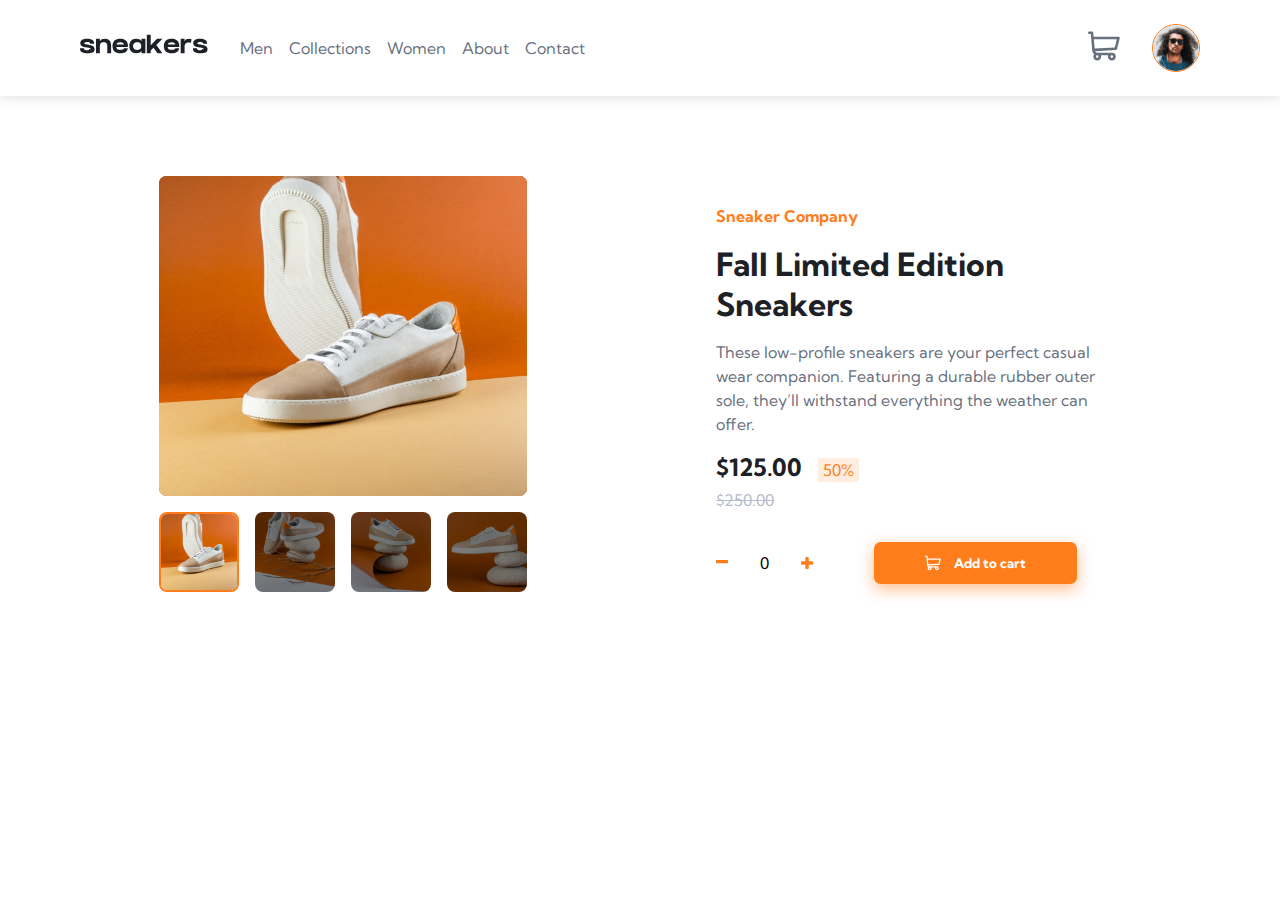
==== index.html @ d9e54b81 "0.2v" ====
<!DOCTYPE html>
<html lang="en" dir="ltr">
  <head>
    <meta charset="UTF-8">
    <meta name="viewport" content="width=device-width, initial-scale=1.0">
    <link rel="icon" type="image/png" sizes="32x32" href="./images/favicon-32x32.png">
    <link href="https://fonts.googleapis.com/css2?family=Kumbh+Sans:wght@400;700&display=swap" rel="stylesheet">
    <link rel="stylesheet" href="./sass/style.css">
    <title>Frontend Mentor | E-commerce product page</title>
  </head>
  <body>
    <span class="overlay"></span>

    <header>
      <svg class="icon menu">
        <use href="./assets/images/icons/sprite.svg#menu"/>
      </svg>
      <h1>
        <svg class="icon">
          <use href="./assets/images/icons/sprite.svg#logo"/>
        </svg>
      </h1>
      
      <nav>
        <ul>
          <li>Men</li>
          <li>Collections</li>
          <li>Women</li>
          <li>About</li>
          <li>Contact</li>
        </ul>
      </nav>

      <div class="cart">
        <svg class="icon">
          <use href="./assets/images/icons/sprite.svg#cart"/>
        </svg>
        <span class="items-count"></span>
      </div>

      <img src="./assets/images/image-avatar.png" alt="">
    </header>

    <div class="cartBox">
      <div class="head">Cart</div>
      <div class="body">
        <p class="txt">Your Cart is empty</p>
      </div>
    </div>

    <aside>
      <div>
        <svg class="icon close" style="cursor:pointer; fill:#ccc; width:1em; height:1em;">
          <use href="./assets/images/icons/sprite.svg#close"/>
        </svg>
      </div>
      <ul>
        <li>Men</li>
        <li>Collections</li>
        <li>Women</li>
        <li>About</li>
        <li>Contact</li>
      </ul>
    </aside>

    <section>

      <div class="gallery">
        <div class="big-img">
          <svg class="icon close">
            <use href="./assets/images/icons/sprite.svg#close"/>
          </svg>

          <div>
            <img src="./assets/images/image-product-1.jpg" alt="" data-sort="0">
            <img src="./assets/images/image-product-2.jpg" alt="" data-sort="1">
            <img src="./assets/images/image-product-3.jpg" alt="" data-sort="2">
            <img src="./assets/images/image-product-4.jpg" alt="" data-sort="3">
          </div>

          <svg class="icon previous">
            <use href="./assets/images/icons/sprite.svg#previous"/>
          </svg>

          <svg class="icon next">
            <use href="./assets/images/icons/sprite.svg#next"/>
          </svg>
        </div>

        <ul>
          <li><img src="./assets/images/image-product-1.jpg" alt="" data-sort="0" class="active"></li>
          <li><img src="./assets/images/image-product-2.jpg" alt="" data-sort="1"></li>
          <li><img src="./assets/images/image-product-3.jpg" alt="" data-sort="2"></li>
          <li><img src="./assets/images/image-product-4.jpg" alt="" data-sort="3"></li>
        </ul>        
      </div>

      <div class="content">
        <p>Sneaker Company</p>
        <h2>Fall Limited Edition Sneakers</h2>
        <p>
          These low-profile sneakers are your perfect casual wear companion. Featuring a 
          durable rubber outer sole, they’ll withstand everything the weather can offer.
        </p>

        <div class="price">
          <div>
            <span class="value">$125.00</span>
            <span class="discount">50%</span>
          </div>
          <div class="lastvalue">$250.00</div>
        </div>

        <div class="foot">
          <div class="units">
            <svg class="minus" width="12" height="6" xmlns="http://www.w3.org/2000/svg" xmlns:xlink="http://www.w3.org/1999/xlink"><defs><path d="M11.357 3.332A.641.641 0 0 0 12 2.69V.643A.641.641 0 0 0 11.357 0H.643A.641.641 0 0 0 0 .643v2.046c0 .357.287.643.643.643h10.714Z" id="a"/></defs><use fill-rule="nonzero" xlink:href="#a"/></svg>
            <span class="counter">0</span>
            <svg class="plus" width="12" height="12" xmlns="http://www.w3.org/2000/svg" xmlns:xlink="http://www.w3.org/1999/xlink"><defs><path d="M12 7.023V4.977a.641.641 0 0 0-.643-.643h-3.69V.643A.641.641 0 0 0 7.022 0H4.977a.641.641 0 0 0-.643.643v3.69H.643A.641.641 0 0 0 0 4.978v2.046c0 .356.287.643.643.643h3.69v3.691c0 .356.288.643.644.643h2.046a.641.641 0 0 0 .643-.643v-3.69h3.691A.641.641 0 0 0 12 7.022Z" id="b"/></defs><use fill-rule="nonzero" xlink:href="#b"/></svg>
          </div>
          
          <button class="btn">
            <svg class="icon">
              <use href="./assets/images/icons/sprite.svg#cart"/>
            </svg>
            Add to cart
          </button>
        </div>
      </div>
    </section>

  <script src="../js/main.js"></script>
  </body>
</html>
---- sass/style.css ----
* {
  font-family: "Kumbh Sans", sans-serif;
  padding: 0%;
  margin: 0%;
  box-sizing: border-box;
  list-style: none;
}

.gallery ul, section .foot .units, section, aside ul, .cartBox .body div, header nav ul, header, .btn {
  display: flex;
  justify-content: center;
  align-items: center;
}

.show, .cartBox .body .txt {
  position: absolute;
  top: 50%;
  left: 50%;
  transform: translate(-50%, -50%);
  -webkit-transform: translate(-50%, -50%);
  -moz-transform: translate(-50%, -50%);
  -ms-transform: translate(-50%, -50%);
  -o-transform: translate(-50%, -50%);
}

.gallery .icon.next, .gallery .icon.previous {
  background-color: #fff;
  padding: 0.5em;
  border-radius: 50%;
  -webkit-border-radius: 50%;
  -moz-border-radius: 50%;
  -ms-border-radius: 50%;
  -o-border-radius: 50%;
  box-sizing: content-box;
  top: 50%;
}

.icon {
  width: 2em;
  height: 2em;
  z-index: 2;
}

.overlay {
  width: 100%;
  height: 100%;
  background-color: rgba(0, 0, 0, 0.75);
  position: absolute;
  top: 0%;
  left: 0%;
  z-index: 5;
  display: none;
}

body {
  overflow-x: hidden;
}

.btn {
  color: #fff;
  background-color: #ff7d1a;
  width: 50%;
  outline: none;
  border: none;
  align-content: center;
  cursor: pointer;
  font-weight: bold;
  padding: 1em;
  margin: auto;
  border-radius: 0.5em;
  -webkit-border-radius: 0.5em;
  -moz-border-radius: 0.5em;
  -ms-border-radius: 0.5em;
  -o-border-radius: 0.5em;
}

header {
  gap: 2em;
  box-shadow: 0px 2px 10px rgba(104, 112, 125, 0.2);
  padding: 0 5em;
}

header h1 svg {
  width: 4em !important;
  height: 1em !important;
}

header nav {
  flex: 1;
  height: 96px;
}

header nav ul {
  height: 100%;
  justify-content: flex-start;
  gap: 1em;
}

header nav ul li {
  height: 100%;
  line-height: 96px;
  color: #68707d;
  position: relative;
  cursor: pointer;
}

header nav ul li:hover {
  cursor: pointer;
}

header nav ul li:hover::before {
  content: "";
  width: 100%;
  border: 2px solid #ff7d1a;
  position: absolute;
  bottom: 0%;
  left: 0%;
}

header .cart {
  position: relative;
  cursor: pointer;
  fill: #68707d;
}

header .cart .items-count {
  position: absolute;
  left: calc(50% - 2px);
  top: -7px;
  color: #fff;
  background-color: #ff7d1a;
  font-size: 11px;
  font-weight: bold;
  padding: 0px 7px;
  border-radius: 10px;
  -webkit-border-radius: 10px;
  -moz-border-radius: 10px;
  -ms-border-radius: 10px;
  -o-border-radius: 10px;
}

header img {
  width: 3sem;
  height: 3em;
  border: 1px solid #ff7d1a;
  border-radius: 50%;
  -webkit-border-radius: 50%;
  -moz-border-radius: 50%;
  -ms-border-radius: 50%;
  -o-border-radius: 50%;
  cursor: pointer;
}

.cartBox {
  background-color: #fff;
  width: 20em;
  box-shadow: 0px 7px 15px 2px rgba(0, 0, 0, 0.15);
  position: absolute;
  top: 96px;
  right: 5%;
  z-index: 3;
  display: none;
}

.cartBox .head {
  padding: 0.5em;
  border-bottom: 1px solid rgba(0, 0, 0, 0.1);
}

.cartBox .body {
  min-height: 8em;
  padding: 2em 1em;
  position: relative;
}

.cartBox .body div {
  gap: 1em;
}

.cartBox .body img {
  width: 3em;
  height: 3em;
  border-radius: 0.3em;
  -webkit-border-radius: 0.3em;
  -moz-border-radius: 0.3em;
  -ms-border-radius: 0.3em;
  -o-border-radius: 0.3em;
}

.cartBox .body img:last-of-type {
  width: 2em;
  height: 2em;
}

.cartBox button {
  width: 100%;
  margin-top: 1em;
}

.menu {
  display: none;
  cursor: pointer;
}

aside {
  background-color: #fff;
  width: 60%;
  padding: 1em;
  display: none;
  position: absolute;
  top: 0%;
  left: 0%;
  z-index: 22;
}

aside > div {
  margin-bottom: 2em;
}

aside > div img:hover {
  cursor: pointer;
}

aside ul {
  flex-direction: column;
  gap: 1em;
  align-items: flex-start;
}

section {
  padding: 5em;
  justify-content: space-around;
  gap: 2em;
}

section h2 {
  color: #1d2025;
  width: 20ch;
  font-size: clamp(1em, 3vw, 2em);
}

section .content p:first-of-type {
  color: #ff7d1a;
  font-weight: bold;
}

section p {
  max-inline-size: 45ch;
  color: #68707d;
  line-height: 1.5;
  margin: 1em 0;
}

section .price .value {
  color: #1d2025;
  font-size: 1.5em;
  font-weight: bold;
  margin-right: 0.5em;
}

section .price .discount {
  color: #ff7d1a;
  padding: 2px 5px;
  background-color: #ffede0;
  border-radius: 2px;
  -webkit-border-radius: 2px;
  -moz-border-radius: 2px;
  -ms-border-radius: 2px;
  -o-border-radius: 2px;
}

section .price .lastvalue {
  text-decoration: line-through;
  color: #b6bcc8;
  margin-top: 0.5em;
}

section .foot {
  margin-top: 2em;
  display: flex;
  justify-content: space-between;
  gap: 1em;
}

section .foot svg {
  cursor: pointer;
}

section .foot .units {
  gap: 2em;
  fill: #ff7d1a;
}

section .foot .units svg:hover {
  opacity: 0.6;
}

section .foot .btn {
  box-shadow: 0px 5px 15px rgba(255, 125, 26, 0.5);
}

section .foot .btn .icon {
  width: 1.2em;
  height: 1.2em;
  margin-right: 1em;
  fill: #fff;
}

section .foot .btn:hover {
  opacity: 0.75;
}

.gallery img {
  border-radius: 0.5em;
  -webkit-border-radius: 0.5em;
  -moz-border-radius: 0.5em;
  -ms-border-radius: 0.5em;
  -o-border-radius: 0.5em;
}

.gallery .big-img {
  position: relative;
  width: 23em;
  height: 20em;
}

.gallery .big-img img {
  width: 100%;
  height: 100%;
  position: absolute;
  top: 0%;
  left: 0%;
}

.gallery .big-img img[data-sort="0"] {
  z-index: 1;
}

.gallery .big-img .close {
  fill: #fff;
}

.gallery .big-img .close:hover {
  fill: #ff7d1a;
}

.gallery .big-img .next, .gallery .big-img .previous {
  stroke: #68707d;
}

.gallery .big-img .next:hover, .gallery .big-img .previous:hover {
  stroke: #ff7d1a;
}

.gallery ul {
  margin-top: 1em;
  gap: 1em;
}

.gallery ul img {
  width: 5em;
  height: 5em;
  filter: brightness(0.5);
  -webkit-filter: brightness(0.5);
  cursor: pointer;
}

.gallery ul img:hover {
  filter: brightness(0.8);
  -webkit-filter: brightness(0.8);
}

.gallery ul img.active {
  filter: brightness(1);
  -webkit-filter: brightness(1);
  border: 2px solid #ff7d1a;
}

.gallery .icon {
  position: absolute;
  width: 1em;
  height: 1em;
  display: none;
  cursor: pointer;
}

.gallery .icon.close {
  right: 0%;
  transform: translateY(-200%);
  -webkit-transform: translateY(-200%);
  -moz-transform: translateY(-200%);
  -ms-transform: translateY(-200%);
  -o-transform: translateY(-200%);
}

.gallery .icon.previous {
  left: 0%;
  transform: translateX(-50%);
  -webkit-transform: translateX(-50%);
  -moz-transform: translateX(-50%);
  -ms-transform: translateX(-50%);
  -o-transform: translateX(-50%);
}

.gallery .icon.next {
  right: 0%;
  transform: translateX(50%);
  -webkit-transform: translateX(50%);
  -moz-transform: translateX(50%);
  -ms-transform: translateX(50%);
  -o-transform: translateX(50%);
}

.show {
  z-index: 999;
}

@media (max-width: 767px) {
  header {
    padding: 0 1em;
    gap: 1em;
  }
  header ul {
    display: none !important;
  }
  header ul li {
    cursor: pointer;
  }
  .menu {
    display: inline-block !important;
  }
  section {
    flex-direction: column;
    text-align: center;
    padding: 0em 2em;
  }
  section .gallery .previous, section .gallery .next {
    transform: none !important;
    display: inline-block;
    -webkit-transform: none !important;
    -moz-transform: none !important;
    -ms-transform: none !important;
    -o-transform: none !important;
  }
  section .gallery .previous {
    left: 10% !important;
  }
  section .gallery .next {
    right: 10% !important;
  }
  section .gallery ul {
    display: none;
  }
  section h2 {
    margin: auto;
  }
  section .price {
    overflow: hidden;
  }
  section .price div:first-child {
    float: left;
  }
  section .lastvalue {
    float: right;
  }
  section .foot {
    flex-direction: column;
  }
  section .foot .units {
    justify-content: space-between;
  }
  section .foot .btn {
    width: 100%;
  }
}

/*# sourceMappingURL=style.css.map */
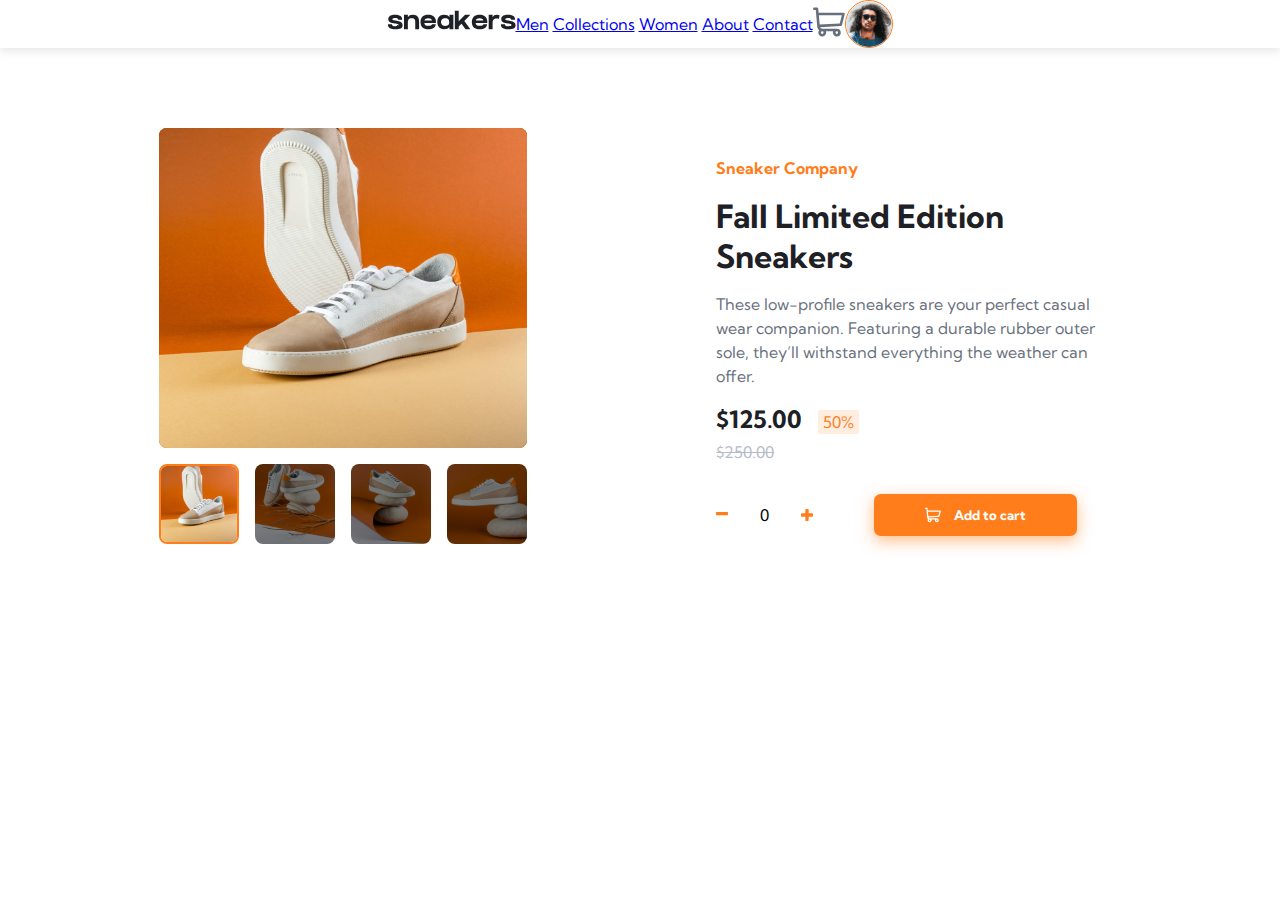
==== commit f354e548: "fix some" ====
--- a/index.html
+++ b/index.html
@@ -5,16 +5,19 @@
     <meta name="viewport" content="width=device-width, initial-scale=1.0">
     <link rel="icon" type="image/png" sizes="32x32" href="./images/favicon-32x32.png">
     <link href="https://fonts.googleapis.com/css2?family=Kumbh+Sans:wght@400;700&display=swap" rel="stylesheet">
-    <link rel="stylesheet" href="./sass/style.css">
+    <link rel="stylesheet" href="style.css">
     <title>Frontend Mentor | E-commerce product page</title>
+    <!-- <script src="../js/main.js" defer></script> -->
   </head>
   <body>
-    <span class="overlay"></span>
 
     <header>
-      <svg class="icon menu">
-        <use href="./assets/images/icons/sprite.svg#menu"/>
-      </svg>
+      <a href="#sidenav" id="sidenav-open-button" title="Open Menu" aria-label="Open Menu">
+        <svg class="icon menu">
+          <use href="./assets/images/icons/sprite.svg#menu"/>
+        </svg>
+      </a>
+      
       <h1>
         <svg class="icon">
           <use href="./assets/images/icons/sprite.svg#logo"/>
@@ -22,13 +25,11 @@
       </h1>
       
       <nav>
-        <ul>
-          <li>Men</li>
-          <li>Collections</li>
-          <li>Women</li>
-          <li>About</li>
-          <li>Contact</li>
-        </ul>
+        <a href="#">Men</a>
+        <a href="#">Collections</a>
+        <a href="#">Women</a>
+        <a href="#">About</a>
+        <a href="#">Contact</a>
       </nav>
 
       <div class="cart">
@@ -48,9 +49,9 @@
       </div>
     </div>
 
-    <aside>
+    <aside id="sidenav">
       <div>
-        <svg class="icon close" style="cursor:pointer; fill:#ccc; width:1em; height:1em;">
+        <svg class="icon close" id="sidenav-close" title="Close Menu" aria-label="Close Menu">
           <use href="./assets/images/icons/sprite.svg#close"/>
         </svg>
       </div>
@@ -127,7 +128,5 @@
         </div>
       </div>
     </section>
-
-  <script src="../js/main.js"></script>
   </body>
 </html>--- a/style.css
+++ b/style.css
@@ -0,0 +1,446 @@
+* {
+  font-family: "Kumbh Sans", sans-serif;
+  padding: 0%;
+  margin: 0%;
+  box-sizing: border-box;
+  list-style: none;
+}
+
+.gallery ul, 
+section .foot .units,
+section, 
+aside ul, 
+.cartBox .body div, 
+.btn {
+  display: flex;
+  justify-content: center;
+  align-items: center;
+}
+
+.show, .cartBox .body .txt {
+  position: absolute;
+  top: 50%;
+  left: 50%;
+  transform: translate(-50%, -50%);
+  -webkit-transform: translate(-50%, -50%);
+  -moz-transform: translate(-50%, -50%);
+  -ms-transform: translate(-50%, -50%);
+  -o-transform: translate(-50%, -50%);
+}
+
+.gallery .icon.next, .gallery .icon.previous {
+  background-color: #fff;
+  padding: 0.5em;
+  border-radius: 50%;
+  box-sizing: content-box;
+  top: 50%;
+}
+
+.icon {
+  width: 2em;
+  height: 2em;
+}
+
+
+.btn {
+  color: #fff;
+  background-color: #ff7d1a;
+  width: 50%;
+  outline: none;
+  border: none;
+  align-content: center;
+  cursor: pointer;
+  font-weight: bold;
+  padding: 1em;
+  margin: auto;
+  border-radius: 0.5em;
+  -webkit-border-radius: 0.5em;
+  -moz-border-radius: 0.5em;
+  -ms-border-radius: 0.5em;
+  -o-border-radius: 0.5em;
+}
+
+header {
+  display: flex;
+  justify-content: center;
+  align-items: center;
+  box-shadow: 0px 2px 10px rgba(104, 112, 125, 0.2);
+  padding: 0 5em;
+}
+header #sidenav-open-button {
+  display: none;
+}
+
+header h1 svg {
+  width: 4em !important;
+  height: 1em !important;
+}
+
+
+header nav ul li:hover::before {
+  content: "";
+  width: 100%;
+  border: 2px solid #ff7d1a;
+  position: absolute;
+  bottom: 0%;
+  left: 0%;
+}
+
+header .cart {
+  position: relative;
+  cursor: pointer;
+  fill: #68707d;
+}
+
+header .cart .items-count {
+  position: absolute;
+  left: calc(50% - 2px);
+  top: -7px;
+  color: #fff;
+  background-color: #ff7d1a;
+  font-size: 11px;
+  font-weight: bold;
+  padding: 0px 7px;
+  border-radius: 10px;
+  -webkit-border-radius: 10px;
+  -moz-border-radius: 10px;
+  -ms-border-radius: 10px;
+  -o-border-radius: 10px;
+}
+
+header img {
+  width: 3sem;
+  height: 3em;
+  border: 1px solid #ff7d1a;
+  border-radius: 50%;
+  -webkit-border-radius: 50%;
+  -moz-border-radius: 50%;
+  -ms-border-radius: 50%;
+  -o-border-radius: 50%;
+  cursor: pointer;
+}
+
+.cartBox {
+  background-color: #fff;
+  width: 20em;
+  box-shadow: 0px 7px 15px 2px rgba(0, 0, 0, 0.15);
+  position: absolute;
+  top: 96px;
+  right: 5%;
+  z-index: 3;
+  display: none;
+}
+
+.cartBox .head {
+  padding: 0.5em;
+  border-bottom: 1px solid rgba(0, 0, 0, 0.1);
+}
+
+.cartBox .body {
+  min-height: 8em;
+  padding: 2em 1em;
+  position: relative;
+}
+
+.cartBox .body div {
+  gap: 1em;
+}
+
+.cartBox .body img {
+  width: 3em;
+  height: 3em;
+  border-radius: 0.3em;
+  -webkit-border-radius: 0.3em;
+  -moz-border-radius: 0.3em;
+  -ms-border-radius: 0.3em;
+  -o-border-radius: 0.3em;
+}
+
+.cartBox .body img:last-of-type {
+  width: 2em;
+  height: 2em;
+}
+
+.cartBox button {
+  width: 100%;
+  margin-top: 1em;
+}
+
+.menu {
+  display: none;
+  cursor: pointer;
+}
+
+aside {
+  background-color: #fff;
+  width: 60%;
+  padding: 1em;
+  display: none;
+  position: absolute;
+  top: 0%;
+  left: 0%;
+  z-index: 22;
+}
+
+aside > div {
+  margin-bottom: 2em;
+}
+
+aside > div img:hover {
+  cursor: pointer;
+}
+
+aside ul {
+  flex-direction: column;
+  gap: 1em;
+  align-items: flex-start;
+}
+
+section {
+  padding: 5em;
+  justify-content: space-around;
+  gap: 2em;
+}
+
+section h2 {
+  color: #1d2025;
+  width: 20ch;
+  font-size: clamp(1em, 3vw, 2em);
+}
+
+section .content p:first-of-type {
+  color: #ff7d1a;
+  font-weight: bold;
+}
+
+section p {
+  max-inline-size: 45ch;
+  color: #68707d;
+  line-height: 1.5;
+  margin: 1em 0;
+}
+
+section .price .value {
+  color: #1d2025;
+  font-size: 1.5em;
+  font-weight: bold;
+  margin-right: 0.5em;
+}
+
+section .price .discount {
+  color: #ff7d1a;
+  padding: 2px 5px;
+  background-color: #ffede0;
+  border-radius: 2px;
+  -webkit-border-radius: 2px;
+  -moz-border-radius: 2px;
+  -ms-border-radius: 2px;
+  -o-border-radius: 2px;
+}
+
+section .price .lastvalue {
+  text-decoration: line-through;
+  color: #b6bcc8;
+  margin-top: 0.5em;
+}
+
+section .foot {
+  margin-top: 2em;
+  display: flex;
+  justify-content: space-between;
+  gap: 1em;
+}
+
+section .foot svg {
+  cursor: pointer;
+}
+
+section .foot .units {
+  gap: 2em;
+  fill: #ff7d1a;
+}
+
+section .foot .units svg:hover {
+  opacity: 0.6;
+}
+
+section .foot .btn {
+  box-shadow: 0px 5px 15px rgba(255, 125, 26, 0.5);
+}
+
+section .foot .btn .icon {
+  width: 1.2em;
+  height: 1.2em;
+  margin-right: 1em;
+  fill: #fff;
+}
+
+section .foot .btn:hover {
+  opacity: 0.75;
+}
+
+.gallery img {
+  border-radius: 0.5em;
+  -webkit-border-radius: 0.5em;
+  -moz-border-radius: 0.5em;
+  -ms-border-radius: 0.5em;
+  -o-border-radius: 0.5em;
+}
+
+.gallery .big-img {
+  position: relative;
+  width: 23em;
+  height: 20em;
+}
+
+.gallery .big-img img {
+  width: 100%;
+  height: 100%;
+  position: absolute;
+  top: 0%;
+  left: 0%;
+}
+
+.gallery .big-img img[data-sort="0"] {
+  z-index: 1;
+}
+
+.gallery .big-img .close {
+  fill: #fff;
+}
+
+.gallery .big-img .close:hover {
+  fill: #ff7d1a;
+}
+
+.gallery .big-img .next, .gallery .big-img .previous {
+  stroke: #68707d;
+}
+
+.gallery .big-img .next:hover, .gallery .big-img .previous:hover {
+  stroke: #ff7d1a;
+}
+
+.gallery ul {
+  margin-top: 1em;
+  gap: 1em;
+}
+
+.gallery ul img {
+  width: 5em;
+  height: 5em;
+  filter: brightness(0.5);
+  -webkit-filter: brightness(0.5);
+  cursor: pointer;
+}
+
+.gallery ul img:hover {
+  filter: brightness(0.8);
+  -webkit-filter: brightness(0.8);
+}
+
+.gallery ul img.active {
+  filter: brightness(1);
+  -webkit-filter: brightness(1);
+  border: 2px solid #ff7d1a;
+}
+
+.gallery .icon {
+  position: absolute;
+  width: 1em;
+  height: 1em;
+  display: none;
+  cursor: pointer;
+}
+
+.gallery .icon.close {
+  right: 0%;
+  transform: translateY(-200%);
+  -webkit-transform: translateY(-200%);
+  -moz-transform: translateY(-200%);
+  -ms-transform: translateY(-200%);
+  -o-transform: translateY(-200%);
+}
+
+.gallery .icon.previous {
+  left: 0%;
+  transform: translateX(-50%);
+  -webkit-transform: translateX(-50%);
+  -moz-transform: translateX(-50%);
+  -ms-transform: translateX(-50%);
+  -o-transform: translateX(-50%);
+}
+
+.gallery .icon.next {
+  right: 0%;
+  transform: translateX(50%);
+  -webkit-transform: translateX(50%);
+  -moz-transform: translateX(50%);
+  -ms-transform: translateX(50%);
+  -o-transform: translateX(50%);
+}
+
+.show {
+  z-index: 999;
+}
+
+@media (max-width: 767px) {
+  header {
+    padding: 0 1em;
+    gap: 1em;
+  }
+  header ul {
+    display: none !important;
+  }
+  header ul li {
+    cursor: pointer;
+  }
+  .menu {
+    display: inline-block !important;
+  }
+  section {
+    flex-direction: column;
+    text-align: center;
+    padding: 0em 2em;
+  }
+  section .gallery .previous, section .gallery .next {
+    transform: none !important;
+    display: inline-block;
+    -webkit-transform: none !important;
+    -moz-transform: none !important;
+    -ms-transform: none !important;
+    -o-transform: none !important;
+  }
+  section .gallery .previous {
+    left: 10% !important;
+  }
+  section .gallery .next {
+    right: 10% !important;
+  }
+  section .gallery ul {
+    display: none;
+  }
+  section h2 {
+    margin: auto;
+  }
+  section .price {
+    overflow: hidden;
+  }
+  section .price div:first-child {
+    float: left;
+  }
+  section .lastvalue {
+    float: right;
+  }
+  section .foot {
+    flex-direction: column;
+  }
+  section .foot .units {
+    justify-content: space-between;
+  }
+  section .foot .btn {
+    width: 100%;
+  }
+}
+
+/*# sourceMappingURL=style.css.map */
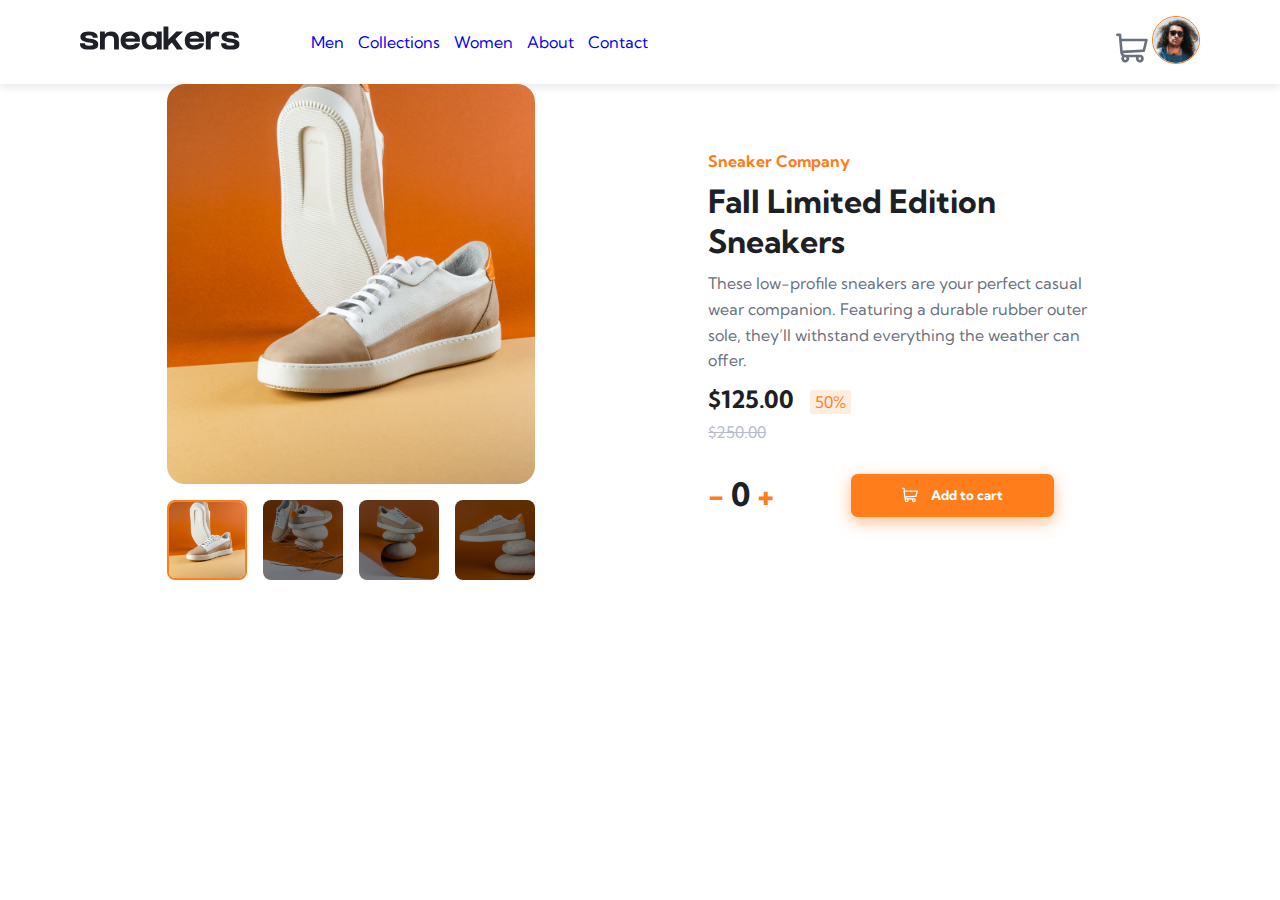
==== commit a7f853b2: "0.4v" ====
--- a/index.html
+++ b/index.html
@@ -18,13 +18,13 @@
         </svg>
       </a>
       
-      <h1>
-        <svg class="icon">
-          <use href="./assets/images/icons/sprite.svg#logo"/>
-        </svg>
-      </h1>
       
-      <nav>
+      <nav class="flex-r-c">
+        <h1>
+          <svg class="icon" id="logo" aria-label="Website's Logo" title="Website's Logo" style="width: 5em;height:2em;">
+            <use href="./assets/images/icons/sprite.svg#logo"/>
+          </svg>
+        </h1>
         <a href="#">Men</a>
         <a href="#">Collections</a>
         <a href="#">Women</a>
@@ -37,17 +37,10 @@
           <use href="./assets/images/icons/sprite.svg#cart"/>
         </svg>
         <span class="items-count"></span>
+        <img src="./assets/images/image-avatar.png" alt="">
       </div>
 
-      <img src="./assets/images/image-avatar.png" alt="">
     </header>
-
-    <div class="cartBox">
-      <div class="head">Cart</div>
-      <div class="body">
-        <p class="txt">Your Cart is empty</p>
-      </div>
-    </div>
 
     <aside id="sidenav">
       <div>
@@ -67,17 +60,12 @@
     <section>
 
       <div class="gallery">
-        <div class="big-img">
-          <svg class="icon close">
-            <use href="./assets/images/icons/sprite.svg#close"/>
-          </svg>
 
-          <div>
-            <img src="./assets/images/image-product-1.jpg" alt="" data-sort="0">
-            <img src="./assets/images/image-product-2.jpg" alt="" data-sort="1">
-            <img src="./assets/images/image-product-3.jpg" alt="" data-sort="2">
-            <img src="./assets/images/image-product-4.jpg" alt="" data-sort="3">
-          </div>
+        <div class="product-carousel">
+          <div class="product-item" style="--bg: url(./assets/images/image-product-1.jpg)" data-sort="0"></div>
+          <div class="product-item" style="--bg: url(./assets/images/image-product-2.jpg)" data-sort="1"></div>
+          <div class="product-item" style="--bg: url(./assets/images/image-product-3.jpg)" data-sort="2"></div>
+          <div class="product-item" style="--bg: url(./assets/images/image-product-4.jpg)" data-sort="3"></div>
 
           <svg class="icon previous">
             <use href="./assets/images/icons/sprite.svg#previous"/>
@@ -85,8 +73,12 @@
 
           <svg class="icon next">
             <use href="./assets/images/icons/sprite.svg#next"/>
-          </svg>
+          </svg> 
         </div>
+          <!-- <svg class="icon close">
+            <use href="./assets/images/icons/sprite.svg#close"/>
+          </svg> 
+          -->
 
         <ul>
           <li><img src="./assets/images/image-product-1.jpg" alt="" data-sort="0" class="active"></li>
@@ -97,7 +89,7 @@
       </div>
 
       <div class="content">
-        <p>Sneaker Company</p>
+        <b>Sneaker Company</b>
         <h2>Fall Limited Edition Sneakers</h2>
         <p>
           These low-profile sneakers are your perfect casual wear companion. Featuring a 
@@ -114,9 +106,9 @@
 
         <div class="foot">
           <div class="units">
-            <svg class="minus" width="12" height="6" xmlns="http://www.w3.org/2000/svg" xmlns:xlink="http://www.w3.org/1999/xlink"><defs><path d="M11.357 3.332A.641.641 0 0 0 12 2.69V.643A.641.641 0 0 0 11.357 0H.643A.641.641 0 0 0 0 .643v2.046c0 .357.287.643.643.643h10.714Z" id="a"/></defs><use fill-rule="nonzero" xlink:href="#a"/></svg>
+            <span class="minus">-</span>
             <span class="counter">0</span>
-            <svg class="plus" width="12" height="12" xmlns="http://www.w3.org/2000/svg" xmlns:xlink="http://www.w3.org/1999/xlink"><defs><path d="M12 7.023V4.977a.641.641 0 0 0-.643-.643h-3.69V.643A.641.641 0 0 0 7.022 0H4.977a.641.641 0 0 0-.643.643v3.69H.643A.641.641 0 0 0 0 4.978v2.046c0 .356.287.643.643.643h3.69v3.691c0 .356.288.643.644.643h2.046a.641.641 0 0 0 .643-.643v-3.69h3.691A.641.641 0 0 0 12 7.022Z" id="b"/></defs><use fill-rule="nonzero" xlink:href="#b"/></svg>
+            <span class="plus">+</span>
           </div>
           
           <button class="btn">
--- a/style.css
+++ b/style.css
@@ -1,4 +1,4 @@
-* {
+*, *::before, *::after {
   font-family: "Kumbh Sans", sans-serif;
   padding: 0%;
   margin: 0%;
@@ -6,10 +6,18 @@
   list-style: none;
 }
 
+:root {
+  --m-color: #ff7d1a;
+  --dark-txt: #1d2025;
+  --grey-txt: #68707d;
+
+  /* padding */
+  --m-pad: 0 5em;
+}
+
+header,
 .gallery ul, 
-section .foot .units,
-section, 
-aside ul, 
+section, aside ul, 
 .cartBox .body div, 
 .btn {
   display: flex;
@@ -22,10 +30,6 @@
   top: 50%;
   left: 50%;
   transform: translate(-50%, -50%);
-  -webkit-transform: translate(-50%, -50%);
-  -moz-transform: translate(-50%, -50%);
-  -ms-transform: translate(-50%, -50%);
-  -o-transform: translate(-50%, -50%);
 }
 
 .gallery .icon.next, .gallery .icon.previous {
@@ -41,55 +45,42 @@
   height: 2em;
 }
 
-
-.btn {
-  color: #fff;
-  background-color: #ff7d1a;
-  width: 50%;
-  outline: none;
-  border: none;
-  align-content: center;
-  cursor: pointer;
-  font-weight: bold;
-  padding: 1em;
-  margin: auto;
-  border-radius: 0.5em;
-  -webkit-border-radius: 0.5em;
-  -moz-border-radius: 0.5em;
-  -ms-border-radius: 0.5em;
-  -o-border-radius: 0.5em;
-}
-
-header {
+.flex-r-c {
   display: flex;
   justify-content: center;
   align-items: center;
+}
+
+
+
+/* header-start */
+header {
   box-shadow: 0px 2px 10px rgba(104, 112, 125, 0.2);
-  padding: 0 5em;
+  padding: var(--m-pad);
+  justify-content: space-between;
 }
 header #sidenav-open-button {
   display: none;
 }
 
-header h1 svg {
-  width: 4em !important;
-  height: 1em !important;
-}
-
-
-header nav ul li:hover::before {
-  content: "";
-  width: 100%;
-  border: 2px solid #ff7d1a;
-  position: absolute;
-  bottom: 0%;
-  left: 0%;
+h1 {
+  margin-right: 2em;
+}
+
+header nav a {
+  display: inline-block;
+  padding-block: 2em;
+  margin-inline: 7px;
+  text-decoration: none;
+}
+header nav a:hover {
+  border-bottom: 3px solid var(--m-color);
 }
 
 header .cart {
   position: relative;
   cursor: pointer;
-  fill: #68707d;
+  fill: var(--grey-txt);
 }
 
 header .cart .items-count {
@@ -102,75 +93,21 @@
   font-weight: bold;
   padding: 0px 7px;
   border-radius: 10px;
-  -webkit-border-radius: 10px;
-  -moz-border-radius: 10px;
-  -ms-border-radius: 10px;
-  -o-border-radius: 10px;
 }
 
 header img {
-  width: 3sem;
-  height: 3em;
-  border: 1px solid #ff7d1a;
-  border-radius: 50%;
-  -webkit-border-radius: 50%;
-  -moz-border-radius: 50%;
-  -ms-border-radius: 50%;
-  -o-border-radius: 50%;
-  cursor: pointer;
-}
-
-.cartBox {
-  background-color: #fff;
-  width: 20em;
-  box-shadow: 0px 7px 15px 2px rgba(0, 0, 0, 0.15);
-  position: absolute;
-  top: 96px;
-  right: 5%;
-  z-index: 3;
-  display: none;
-}
-
-.cartBox .head {
-  padding: 0.5em;
-  border-bottom: 1px solid rgba(0, 0, 0, 0.1);
-}
-
-.cartBox .body {
-  min-height: 8em;
-  padding: 2em 1em;
-  position: relative;
-}
-
-.cartBox .body div {
-  gap: 1em;
-}
-
-.cartBox .body img {
   width: 3em;
   height: 3em;
-  border-radius: 0.3em;
-  -webkit-border-radius: 0.3em;
-  -moz-border-radius: 0.3em;
-  -ms-border-radius: 0.3em;
-  -o-border-radius: 0.3em;
-}
-
-.cartBox .body img:last-of-type {
-  width: 2em;
-  height: 2em;
-}
-
-.cartBox button {
-  width: 100%;
-  margin-top: 1em;
-}
-
-.menu {
-  display: none;
-  cursor: pointer;
-}
-
+  border: 1px solid var(--m-color);
+  border-radius: 50%;
+  cursor: pointer;
+}
+
+/* header-end */
+
+
+
+/* aside-start */
 aside {
   background-color: #fff;
   width: 60%;
@@ -196,39 +133,134 @@
   align-items: flex-start;
 }
 
+/* aside-end */
+
+
+
 section {
-  padding: 5em;
+  padding: var(--m-pad);
   justify-content: space-around;
-  gap: 2em;
-}
-
+}
+
+/* gallery-part */
+
+.gallery img {
+  border-radius: 0.5em;
+}
+.gallery .icon {
+  width: 1em;
+  height: 1em;
+  display: none;
+  cursor: pointer;
+  position: absolute;
+}
+
+.product-carousel {
+  display: grid;
+  grid: 1fr / auto-flow 100%;
+  overflow-x:scroll;
+  gap: 1ch;
+  height: 400px;
+  position: relative;
+}
+.product-carousel .product-item {
+  border-radius: 2ch;
+  height: 100%;
+  background-image: var(--bg);
+  background-size: cover;
+}
+.product-carousel .icon  {
+  position: absolute;
+}
+
+
+
+/* .gallery .big-img .close {
+  fill: #fff;
+}
+
+.gallery .big-img .close:hover {
+  fill: var(--m-color);
+} */
+
+.product-carousel .next, 
+.product-carousel .previous {
+  stroke: var(--grey-txt);
+}
+
+/* .next:hover, .gallery .big-img .previous:hover {
+  stroke: var(--m-color);
+} */
+
+.gallery ul {
+  margin-top: 1em;
+  gap: 1em;
+}
+
+.gallery ul img {
+  width: 5em;
+  height: 5em;
+  filter: brightness(0.5);
+  -webkit-filter: brightness(0.5);
+  cursor: pointer;
+}
+
+.gallery ul img:hover {
+  filter: brightness(0.8);
+  -webkit-filter: brightness(0.8);
+}
+
+.gallery ul img.active {
+  filter: brightness(1);
+  -webkit-filter: brightness(1);
+  border: 2px solid var(--m-color);
+}
+
+.gallery .icon.close {
+  right: 0%;
+  transform: translateY(-200%);
+}
+
+.gallery .icon.previous {
+  left: 0%;
+  transform: translateX(-50%);
+}
+
+.gallery .icon.next {
+  right: 0%;
+  transform: translateX(50%);
+}
+/* gallery-end */
+
+
+/* section-text-style */
 section h2 {
-  color: #1d2025;
+  color: var(--dark-txt);
   width: 20ch;
   font-size: clamp(1em, 3vw, 2em);
-}
-
-section .content p:first-of-type {
-  color: #ff7d1a;
-  font-weight: bold;
+  margin-block: 10px;
+}
+
+section .content b {
+  color: var(--m-color);
 }
 
 section p {
   max-inline-size: 45ch;
-  color: #68707d;
-  line-height: 1.5;
-  margin: 1em 0;
+  color: var(--grey-txt);
+  line-height: 1.6;
+  margin-bottom: 10px;
 }
 
 section .price .value {
-  color: #1d2025;
+  color: var(--dark-txt);
   font-size: 1.5em;
   font-weight: bold;
   margin-right: 0.5em;
 }
 
 section .price .discount {
-  color: #ff7d1a;
+  color: var(--m-color);
   padding: 2px 5px;
   background-color: #ffede0;
   border-radius: 2px;
@@ -251,24 +283,34 @@
   gap: 1em;
 }
 
-section .foot svg {
-  cursor: pointer;
-}
-
 section .foot .units {
-  gap: 2em;
-  fill: #ff7d1a;
-}
-
-section .foot .units svg:hover {
-  opacity: 0.6;
+  font-size: 32px;
+  color: var(--m-color);
+  font-weight: bold;
+}
+section .foot .units .counter {
+  color: var(--dark-txt);
 }
 
 section .foot .btn {
   box-shadow: 0px 5px 15px rgba(255, 125, 26, 0.5);
 }
 
-section .foot .btn .icon {
+.btn {
+  color: #fff;
+  background-color: #ff7d1a;
+  width: 50%;
+  outline: none;
+  border: none;
+  align-content: center;
+  cursor: pointer;
+  font-weight: bold;
+  padding: 1em;
+  margin: auto;
+  border-radius: 0.5em;
+}
+
+.btn .icon {
   width: 1.2em;
   height: 1.2em;
   margin-right: 1em;
@@ -279,110 +321,14 @@
   opacity: 0.75;
 }
 
-.gallery img {
-  border-radius: 0.5em;
-  -webkit-border-radius: 0.5em;
-  -moz-border-radius: 0.5em;
-  -ms-border-radius: 0.5em;
-  -o-border-radius: 0.5em;
-}
-
-.gallery .big-img {
-  position: relative;
-  width: 23em;
-  height: 20em;
-}
-
-.gallery .big-img img {
-  width: 100%;
-  height: 100%;
-  position: absolute;
-  top: 0%;
-  left: 0%;
-}
-
-.gallery .big-img img[data-sort="0"] {
-  z-index: 1;
-}
-
-.gallery .big-img .close {
-  fill: #fff;
-}
-
-.gallery .big-img .close:hover {
-  fill: #ff7d1a;
-}
-
-.gallery .big-img .next, .gallery .big-img .previous {
-  stroke: #68707d;
-}
-
-.gallery .big-img .next:hover, .gallery .big-img .previous:hover {
-  stroke: #ff7d1a;
-}
-
-.gallery ul {
-  margin-top: 1em;
-  gap: 1em;
-}
-
-.gallery ul img {
-  width: 5em;
-  height: 5em;
-  filter: brightness(0.5);
-  -webkit-filter: brightness(0.5);
-  cursor: pointer;
-}
-
-.gallery ul img:hover {
-  filter: brightness(0.8);
-  -webkit-filter: brightness(0.8);
-}
-
-.gallery ul img.active {
-  filter: brightness(1);
-  -webkit-filter: brightness(1);
-  border: 2px solid #ff7d1a;
-}
-
-.gallery .icon {
-  position: absolute;
-  width: 1em;
-  height: 1em;
-  display: none;
-  cursor: pointer;
-}
-
-.gallery .icon.close {
-  right: 0%;
-  transform: translateY(-200%);
-  -webkit-transform: translateY(-200%);
-  -moz-transform: translateY(-200%);
-  -ms-transform: translateY(-200%);
-  -o-transform: translateY(-200%);
-}
-
-.gallery .icon.previous {
-  left: 0%;
-  transform: translateX(-50%);
-  -webkit-transform: translateX(-50%);
-  -moz-transform: translateX(-50%);
-  -ms-transform: translateX(-50%);
-  -o-transform: translateX(-50%);
-}
-
-.gallery .icon.next {
-  right: 0%;
-  transform: translateX(50%);
-  -webkit-transform: translateX(50%);
-  -moz-transform: translateX(50%);
-  -ms-transform: translateX(50%);
-  -o-transform: translateX(50%);
-}
-
-.show {
-  z-index: 999;
-}
+/* section-text-style */
+/* end */
+
+
+
+
+
+/* media-queries */
 
 @media (max-width: 767px) {
   header {
@@ -441,6 +387,4 @@
   section .foot .btn {
     width: 100%;
   }
-}
-
-/*# sourceMappingURL=style.css.map */
+}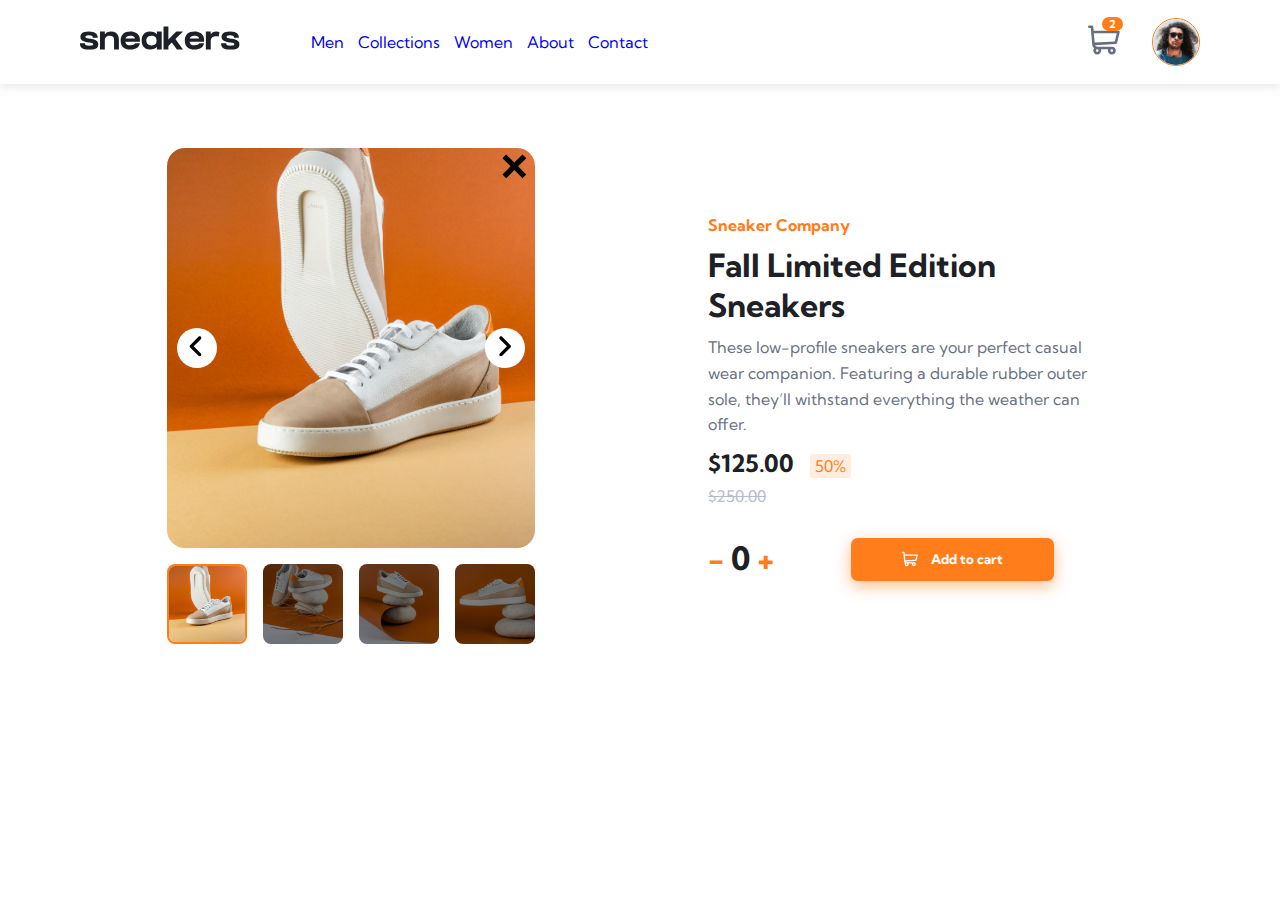
==== commit 328b18c8: "0.5v" ====
--- a/index.html
+++ b/index.html
@@ -8,6 +8,7 @@
     <link rel="stylesheet" href="style.css">
     <title>Frontend Mentor | E-commerce product page</title>
     <!-- <script src="../js/main.js" defer></script> -->
+    <script src="main.js" defer></script>
   </head>
   <body>
 
@@ -32,11 +33,13 @@
         <a href="#">Contact</a>
       </nav>
 
-      <div class="cart">
-        <svg class="icon">
-          <use href="./assets/images/icons/sprite.svg#cart"/>
-        </svg>
-        <span class="items-count"></span>
+      <div class="flex-r-c">
+        <div class="cart">
+          <svg class="icon">
+            <use href="./assets/images/icons/sprite.svg#cart"/>
+          </svg>
+          <span class="items-count">2</span>
+        </div>
         <img src="./assets/images/image-avatar.png" alt="">
       </div>
 
@@ -60,33 +63,39 @@
     <section>
 
       <div class="gallery">
+        <div class="product-carousel">
 
-        <div class="product-carousel">
-          <div class="product-item" style="--bg: url(./assets/images/image-product-1.jpg)" data-sort="0"></div>
-          <div class="product-item" style="--bg: url(./assets/images/image-product-2.jpg)" data-sort="1"></div>
-          <div class="product-item" style="--bg: url(./assets/images/image-product-3.jpg)" data-sort="2"></div>
-          <div class="product-item" style="--bg: url(./assets/images/image-product-4.jpg)" data-sort="3"></div>
+          <div class="product-item" style="--bg: url(./assets/images/image-product-1.jpg)" data-order="0"></div>
+          <div class="product-item" style="--bg: url(./assets/images/image-product-2.jpg)" data-order="1"></div>
+          <div class="product-item" style="--bg: url(./assets/images/image-product-3.jpg)" data-order="2"></div>
+          <div class="product-item" style="--bg: url(./assets/images/image-product-4.jpg)" data-order="3"></div>
 
-          <svg class="icon previous">
-            <use href="./assets/images/icons/sprite.svg#previous"/>
-          </svg>
+          <button class="item-button close" role="button" aria-label="Close">
+            <svg class="icon close">
+              <use href="./assets/images/icons/sprite.svg#close"/>
+            </svg> 
+          </button>
+          <button class="item-button previous" role="button" aria-label="Go Previous">
+            <svg class="icon" title="Previous">
+              <use href="./assets/images/icons/sprite.svg#previous"/>
+            </svg>
+          </button>
+          <button class="item-button next" role="button" aria-label="Go Next">
+            <svg class="icon next">
+              <use href="./assets/images/icons/sprite.svg#next"/>
+            </svg> 
+          </button>
+        </div>
 
-          <svg class="icon next">
-            <use href="./assets/images/icons/sprite.svg#next"/>
-          </svg> 
-        </div>
-          <!-- <svg class="icon close">
-            <use href="./assets/images/icons/sprite.svg#close"/>
-          </svg> 
-          -->
-
-        <ul>
-          <li><img src="./assets/images/image-product-1.jpg" alt="" data-sort="0" class="active"></li>
-          <li><img src="./assets/images/image-product-2.jpg" alt="" data-sort="1"></li>
-          <li><img src="./assets/images/image-product-3.jpg" alt="" data-sort="2"></li>
-          <li><img src="./assets/images/image-product-4.jpg" alt="" data-sort="3"></li>
+        <ul class="carousel-nav">
+          <li data-order="0"><img src="./assets/images/image-product-1.jpg" alt="" class="active"></li>
+          <li data-order="1"><img src="./assets/images/image-product-2.jpg" alt=""></li>
+          <li data-order="2"><img src="./assets/images/image-product-3.jpg" alt=""></li>
+          <li data-order="3"><img src="./assets/images/image-product-4.jpg" alt=""></li>
         </ul>        
       </div>
+
+
 
       <div class="content">
         <b>Sneaker Company</b>
--- a/style.css
+++ b/style.css
@@ -32,13 +32,6 @@
   transform: translate(-50%, -50%);
 }
 
-.gallery .icon.next, .gallery .icon.previous {
-  background-color: #fff;
-  padding: 0.5em;
-  border-radius: 50%;
-  box-sizing: content-box;
-  top: 50%;
-}
 
 .icon {
   width: 2em;
@@ -78,6 +71,8 @@
 }
 
 header .cart {
+  display: inline-block;
+  margin-right: 2em;
   position: relative;
   cursor: pointer;
   fill: var(--grey-txt);
@@ -138,6 +133,7 @@
 
 
 section {
+  margin-top: 4em;
   padding: var(--m-pad);
   justify-content: space-around;
 }
@@ -146,22 +142,18 @@
 
 .gallery img {
   border-radius: 0.5em;
-}
-.gallery .icon {
-  width: 1em;
-  height: 1em;
-  display: none;
-  cursor: pointer;
-  position: absolute;
 }
 
 .product-carousel {
   display: grid;
   grid: 1fr / auto-flow 100%;
-  overflow-x:scroll;
+  overflow-x: scroll;
   gap: 1ch;
   height: 400px;
   position: relative;
+  scroll-behavior: smooth;
+  scroll-snap-type: mandatory;
+  scroll-snap-align: end;
 }
 .product-carousel .product-item {
   border-radius: 2ch;
@@ -169,28 +161,40 @@
   background-image: var(--bg);
   background-size: cover;
 }
-.product-carousel .icon  {
+
+
+.product-carousel .item-button {
+  background-color: transparent;
+  width: 3em;
+  height: 3em;
+  border-radius: 50%;
+  outline: none;
+  border: none;
   position: absolute;
-}
-
-
-
-/* .gallery .big-img .close {
-  fill: #fff;
-}
-
-.gallery .big-img .close:hover {
-  fill: var(--m-color);
-} */
-
-.product-carousel .next, 
-.product-carousel .previous {
-  stroke: var(--grey-txt);
-}
-
-/* .next:hover, .gallery .big-img .previous:hover {
-  stroke: var(--m-color);
-} */
+  cursor: pointer;
+}
+.item-button:focus {
+  border: 1px dotted var(--m-color);
+}
+.item-button.close {
+  right: 0;
+  top: 0;
+}
+
+.item-button.previous,
+.item-button.next {
+  top: 50%;
+  transform: translateY(-50%);
+  background-color: white;
+}
+
+.item-button.previous {
+  left: 10px;
+}
+.item-button.next {
+  right: 10px;
+}
+
 
 .gallery ul {
   margin-top: 1em;
@@ -216,21 +220,10 @@
   border: 2px solid var(--m-color);
 }
 
-.gallery .icon.close {
-  right: 0%;
-  transform: translateY(-200%);
-}
-
-.gallery .icon.previous {
-  left: 0%;
-  transform: translateX(-50%);
-}
-
-.gallery .icon.next {
-  right: 0%;
-  transform: translateX(50%);
-}
+
 /* gallery-end */
+
+
 
 
 /* section-text-style */
@@ -322,69 +315,4 @@
 }
 
 /* section-text-style */
-/* end */
-
-
-
-
-
-/* media-queries */
-
-@media (max-width: 767px) {
-  header {
-    padding: 0 1em;
-    gap: 1em;
-  }
-  header ul {
-    display: none !important;
-  }
-  header ul li {
-    cursor: pointer;
-  }
-  .menu {
-    display: inline-block !important;
-  }
-  section {
-    flex-direction: column;
-    text-align: center;
-    padding: 0em 2em;
-  }
-  section .gallery .previous, section .gallery .next {
-    transform: none !important;
-    display: inline-block;
-    -webkit-transform: none !important;
-    -moz-transform: none !important;
-    -ms-transform: none !important;
-    -o-transform: none !important;
-  }
-  section .gallery .previous {
-    left: 10% !important;
-  }
-  section .gallery .next {
-    right: 10% !important;
-  }
-  section .gallery ul {
-    display: none;
-  }
-  section h2 {
-    margin: auto;
-  }
-  section .price {
-    overflow: hidden;
-  }
-  section .price div:first-child {
-    float: left;
-  }
-  section .lastvalue {
-    float: right;
-  }
-  section .foot {
-    flex-direction: column;
-  }
-  section .foot .units {
-    justify-content: space-between;
-  }
-  section .foot .btn {
-    width: 100%;
-  }
-}+/* end */